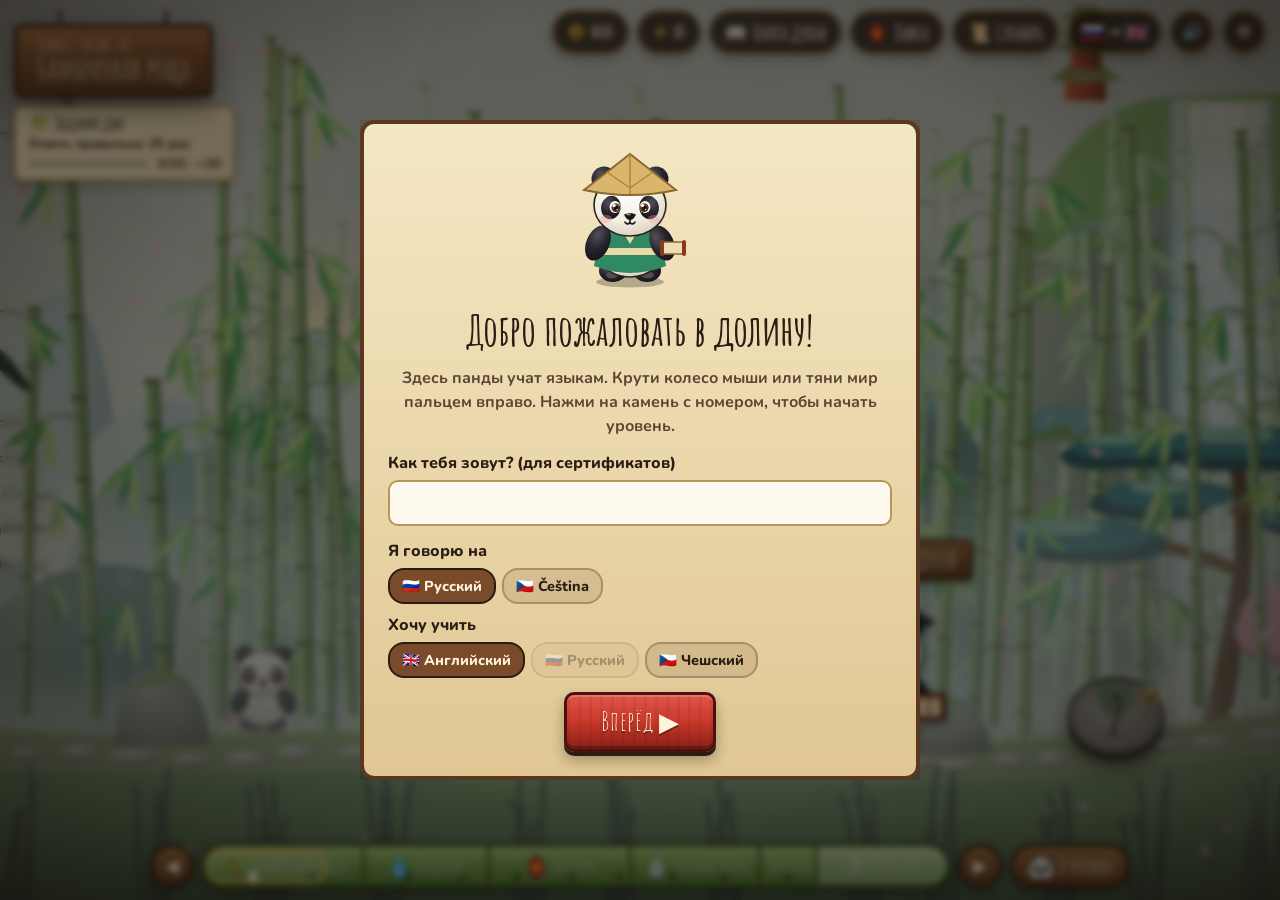
==== index.html @ 490903bb "English Panda: первая версия игры Лобби-долина с параллаксом, 10 уровней A1, мини-игры с печатью, сл" ====
<!doctype html>
<html lang="ru">
<head>
  <meta charset="utf-8">
  <meta name="viewport" content="width=device-width,initial-scale=1,viewport-fit=cover">
  <title>English Panda</title>
  <meta name="theme-color" content="#1d2a2a">
  <link rel="preconnect" href="https://fonts.googleapis.com">
  <link rel="preconnect" href="https://fonts.gstatic.com" crossorigin>
  <link href="https://fonts.googleapis.com/css2?family=Amatic+SC:wght@700&family=Nunito:wght@500;700;800;900&family=Ma+Shan+Zheng&display=swap" rel="stylesheet">
  <link rel="stylesheet" href="styles/base.css">
  <link rel="stylesheet" href="styles/world.css">
  <link rel="stylesheet" href="styles/ui.css">
  <link rel="stylesheet" href="styles/games.css">
</head>
<body>
  <!-- Мир лобби: слои рисует src/world/lobby.js -->
  <main id="world" aria-label="World">
    <div id="sky"><div id="stars"></div><div id="rays"></div><div id="sun"></div><div id="moon"></div>
      <svg id="birds" viewBox="0 0 180 60" aria-hidden="true"><path d="M10,30 q8,-8 16,0 q8,-8 16,0"/><path d="M50,18 q6,-6 12,0 q6,-6 12,0"/><path d="M60,42 q7,-7 14,0 q7,-7 14,0"/><path d="M100,26 q6,-6 12,0 q6,-6 12,0"/><path d="M140,36 q5,-5 10,0 q5,-5 10,0"/></svg></div>
    <div id="layers"></div>
    <div id="tint"></div>
    <div class="mistband" id="mistA"></div><div class="mistband" id="mistB"></div>
    <canvas id="particles"></canvas>
    <div id="fog"></div>
    <div id="grade"></div><div id="vignette"></div><div id="grain"></div>
  </main>

  <!-- Верхняя панель -->
  <header id="hud"></header>
  <!-- Нижняя карта мира -->
  <nav id="minimap"></nav>

  <!-- Экран уровня (мини-игры) -->
  <section id="game" hidden></section>
  <!-- Окна: книга, лавка, словарь, карточка уровня -->
  <div id="modal-root"></div>
  <div id="toast-root"></div>

  <script type="module" src="src/main.js"></script>
</body>
</html>
---- styles/base.css ----
/* Базовые токены: дерево, пергамент, красные фонари, нефрит */
:root {
  --wood-d: #2e1b0f; --wood: #5a3720; --wood-m: #7a4b2a; --wood-l: #9a6a3c;
  --parch: #f1e2bd; --parch-d: #e0c793; --parch-line: #b9955a;
  --ink: #2a1d14; --ink-soft: #5b4532;
  --red: #c8372a; --red-d: #8a2117; --gold: #f2c14e; --gold-d: #b88a24;
  --jade: #3f9b6e; --jade-d: #2a6e4d;
  --cream: #fff5dc;
  --f-sign: 'Amatic SC', 'Nunito', sans-serif;
  --f-body: 'Nunito', system-ui, sans-serif;
  --f-cn: 'Ma Shan Zheng', serif;
  --shadow: 0 10px 30px rgba(20, 10, 4, .45);
  --sky1: #7cc6d8; --sky2: #bfe6e0; --sky3: #eef6e8; --tint: transparent; --glow: .1; --stars: 0;
  --s: 1;
  color-scheme: light;
}

* { box-sizing: border-box; }
html, body { margin: 0; height: 100%; overflow: hidden; background: #1d2a2a; }
body {
  font-family: var(--f-body); color: var(--ink);
  -webkit-font-smoothing: antialiased; user-select: none; -webkit-user-select: none;
  touch-action: none; overscroll-behavior: none;
}
button { font: inherit; color: inherit; cursor: pointer; border: 0; background: none; padding: 0; }
input { font: inherit; }
[hidden] { display: none !important; }

/* Деревянная кнопка-дощечка */
.btn {
  position: relative; display: inline-flex; align-items: center; justify-content: center; gap: .4em;
  min-height: 46px; padding: .35em 1.3em .45em;
  font-family: var(--f-sign); font-size: 1.65rem; letter-spacing: .02em; color: var(--cream);
  background:
    repeating-linear-gradient(90deg, rgba(0,0,0,.06) 0 3px, transparent 3px 11px),
    linear-gradient(180deg, var(--wood-l), var(--wood-m) 45%, var(--wood));
  border: 3px solid var(--wood-d); border-radius: 10px;
  box-shadow: inset 0 2px 0 rgba(255,255,255,.18), inset 0 -3px 0 rgba(0,0,0,.25), 0 4px 0 var(--wood-d), 0 8px 14px rgba(0,0,0,.3);
  text-shadow: 0 2px 0 rgba(0,0,0,.35);
  transition: transform .12s, filter .12s;
}
.btn:hover { filter: brightness(1.08); transform: translateY(-1px); }
.btn:active { transform: translateY(3px); box-shadow: inset 0 2px 0 rgba(255,255,255,.18), 0 1px 0 var(--wood-d); }
.btn.red { background: repeating-linear-gradient(90deg, rgba(0,0,0,.05) 0 3px, transparent 3px 11px), linear-gradient(180deg, #e2564a, var(--red) 50%, var(--red-d)); border-color: #4e120c; }
.btn.jade { background: linear-gradient(180deg, #5cb98a, var(--jade) 50%, var(--jade-d)); border-color: #173f2c; }
.btn.small { min-height: 36px; font-size: 1.3rem; padding: .2em .9em .3em; }
.btn:disabled { filter: grayscale(.7) brightness(.8); cursor: not-allowed; transform: none; }
.btn:focus-visible, .chip:focus-visible, button:focus-visible { outline: 3px solid var(--gold); outline-offset: 3px; }

/* Монета с квадратной дыркой */
.coin {
  display: inline-block; width: 1.05em; height: 1.05em; border-radius: 50%; vertical-align: -.15em;
  background: radial-gradient(circle at 35% 30%, #fff3b0, var(--gold) 45%, var(--gold-d));
  border: 2px solid #7a5a12; position: relative;
}
.coin::after { content: ''; position: absolute; inset: 30%; background: #5a3a0a; border-radius: 2px; }

.en { font-family: var(--f-body); font-weight: 800; letter-spacing: .01em; }
.sr { position: absolute; width: 1px; height: 1px; overflow: hidden; clip: rect(0 0 0 0); }

@keyframes shake { 0%,100% { transform: translateX(0); } 20% { transform: translateX(-8px); } 40% { transform: translateX(8px); } 60% { transform: translateX(-5px); } 80% { transform: translateX(5px); } }
@keyframes pop { 0% { transform: scale(.6); opacity: 0; } 70% { transform: scale(1.08); opacity: 1; } 100% { transform: scale(1); } }
@keyframes sway { 0%,100% { transform: rotate(-1.6deg); } 50% { transform: rotate(1.6deg); } }
@keyframes bob { 0%,100% { transform: translateY(0); } 50% { transform: translateY(-6px); } }
@keyframes flick { 0%,100% { opacity: 1; } 30% { opacity: .78; } 55% { opacity: .95; } 75% { opacity: .7; } }
.shake { animation: shake .4s; }

@media (prefers-reduced-motion: reduce) {
  *, *::before, *::after { animation-duration: .01ms !important; animation-iteration-count: 1 !important; transition-duration: .01ms !important; }
}
---- styles/world.css ----
/* Мир лобби: сезоны (палитры), небо, свет, туман, камни уровней, панды */

/* ---------- Сезоны ---------- */
body {
  --m1: #c6dfdb; --m2: #9cc4bc; --m3: #6f9f94; --mist: #eaf6f1; --snow: 0;
  --leaf1: #79c25a; --leaf2: #3f9b54; --leaffar: #a6d3a0; --bam: #7fb069; --bamn: #4b7d43; --bamfar: #b5d8b0;
  --ground: #5d9a48; --grass: #8fcf62; --pine: #2f7d86; --pine2: #3f9a8f; --trunk: #6b4a2a;
  --cliff: #5e7f78; --cliff2: #4a6a63; --moss: #6fae5a; --blossom: #f4a6c0; --blossom2: #f7c6d6;
  --roof: #5d7f4a; --summer: #2e7a3e; --front: #1f3a24; --rainbow: .5;
}
body.season-summer {
  --m1: #bcd9d6; --m2: #8bbfb2; --m3: #5a9282; --mist: #e4f3ee;
  --leaf1: #4fa845; --leaf2: #2d7a3a; --leaffar: #8fc58a; --bam: #5f9e4c; --bamn: #3a6e34; --bamfar: #9fcd98;
  --ground: #4a8c3a; --grass: #6fbf4a; --moss: #4f9c45; --blossom: #f6d06b; --blossom2: #f3a64a; --roof: #4c6e3e; --rainbow: .7;
}
body.season-autumn {
  --m1: #e1d2c0; --m2: #c9b39a; --m3: #a08a70; --mist: #f6eadb;
  --leaf1: #e8913c; --leaf2: #c4532d; --leaffar: #e9be8a; --bam: #b9a24f; --bamn: #8a7232; --bamfar: #dccb94;
  --ground: #8f7a3c; --grass: #c9a24a; --pine: #4a6e5a; --pine2: #5c7f62; --moss: #a88a3a;
  --blossom: #e4572e; --blossom2: #f2a03a; --roof: #7a5a3a; --cliff: #6e6a60; --cliff2: #5a564c; --rainbow: .3;
}
body.season-winter {
  --m1: #dfe7ee; --m2: #c4d2dc; --m3: #9fb2c0; --mist: #f4f8fb; --snow: 1;
  --leaf1: #a9c0bc; --leaf2: #7f9d97; --leaffar: #d6e2e2; --bam: #8fa88f; --bamn: #64806a; --bamfar: #d2dfdc;
  --ground: #e3ecf1; --grass: #f7fbfd; --pine: #3f6670; --pine2: #577f87; --moss: #eef4f7;
  --blossom: #ffffff; --blossom2: #e9f1f7; --roof: #5b5f66; --cliff: #7d8a92; --cliff2: #66737b; --summer: #6c8a7c; --rainbow: .15;
}

/* ---------- Мир ---------- */
#world { position: fixed; inset: 0; overflow: hidden; cursor: grab; }
body.dragging #world { cursor: grabbing; }
#sky { position: absolute; inset: 0; background: linear-gradient(180deg, var(--sky1), var(--sky2) 55%, var(--sky3)); }
#sky::before, #sky::after {
  content: ''; position: absolute; width: 60vw; height: 14vh; top: 12vh; left: -60vw; border-radius: 50%;
  background: radial-gradient(closest-side, rgba(255,255,255,.55), rgba(255,255,255,0));
  animation: cloud 120s linear infinite; opacity: calc(.3 + var(--day) * .7);
}
#sky::after { top: 26vh; width: 44vw; animation-duration: 170s; animation-delay: -80s; }
@keyframes cloud { to { transform: translateX(170vw); } }
#stars {
  position: absolute; inset: 0 0 35% 0; opacity: var(--stars);
  background-image:
    radial-gradient(1.5px 1.5px at 12% 18%, #fff, transparent), radial-gradient(1px 1px at 22% 40%, #fff, transparent),
    radial-gradient(1.5px 1.5px at 35% 12%, #fff, transparent), radial-gradient(1px 1px at 48% 30%, #fff, transparent),
    radial-gradient(2px 2px at 62% 8%, #fff, transparent), radial-gradient(1px 1px at 70% 36%, #fff, transparent),
    radial-gradient(1.5px 1.5px at 83% 20%, #fff, transparent), radial-gradient(1px 1px at 92% 44%, #fff, transparent),
    radial-gradient(1px 1px at 5% 50%, #fff, transparent), radial-gradient(1.5px 1.5px at 55% 52%, #fff, transparent);
  background-size: 100% 100%, 50% 60%, 70% 50%, 40% 70%, 100% 100%, 60% 80%, 100% 100%, 50% 50%, 100% 100%, 80% 90%;
  animation: twinkle 5s ease-in-out infinite alternate;
}
@keyframes twinkle { to { filter: brightness(.6); } }
#sun {
  position: absolute; left: var(--sunx); top: var(--suny); width: 34vh; height: 34vh; transform: translate(-50%, -50%);
  border-radius: 50%; background: radial-gradient(circle, #fffdf0 0 6%, rgba(255,240,190,.85) 9%, rgba(255,222,150,.35) 22%, rgba(255,210,140,.12) 42%, transparent 68%);
}
#moon {
  position: absolute; left: 74%; top: 14%; width: 9vh; height: 9vh; border-radius: 50%; opacity: var(--moon);
  background: radial-gradient(circle at 40% 40%, #fffdf0, #e9e4c8 60%, #c9c3a6);
  box-shadow: 0 0 40px 12px rgba(255,250,220,.35);
}
#layers, #lights { position: absolute; inset: 0; pointer-events: none; }
.layer { position: absolute; left: 0; top: 0; height: 100%; will-change: transform; }
.layer svg.scene { display: block; overflow: visible; }
.layer canvas.chunk { position: absolute; top: 0; height: 100%; }
#tint { position: absolute; inset: 0; pointer-events: none; }
.lightlayer { opacity: 1; }
@keyframes flickL { 0%,100% { opacity: 1; } 35% { opacity: .86; } 60% { opacity: .97; } 80% { opacity: .82; } }
#particles { position: absolute; inset: 0; width: 100%; height: 100%; pointer-events: none; }
#fog {
  position: absolute; inset: 0; pointer-events: none;
  background: linear-gradient(180deg, transparent 62%, color-mix(in srgb, var(--mist) 28%, transparent) 90%, color-mix(in srgb, var(--mist) 12%, transparent));
}
body.paused #world { visibility: hidden; }

/* ---------- Цвета SVG ---------- */
.snow { fill: #fff; opacity: var(--snow); }
.rockline { stroke: rgba(10,30,40,.18); stroke-width: 3; fill: none; }
.treetop { fill: color-mix(in srgb, var(--pine) 70%, var(--mist)); }
.crevice { stroke: rgba(10,25,30,.28); stroke-width: 5; fill: none; stroke-linecap: round; }
.ledge { fill: color-mix(in srgb, var(--moss) 85%, #000); opacity: .85; }
.mosscap { fill: var(--moss); opacity: .9; }
.fallstreak { stroke: #fff; stroke-width: 3; stroke-dasharray: 34 46; animation: fall 1.2s linear infinite; }
@keyframes fall { to { stroke-dashoffset: -80; } }
.rainbow path { fill: none; stroke-width: 7; opacity: .22; }
.rainbow { opacity: calc(var(--rainbow) * var(--dayq)); }
.terr { fill: var(--leaf1); opacity: .6; } .terr2 { fill: var(--leaf2); opacity: .55; }
.bamn { fill: color-mix(in srgb, var(--bam) 55%, #000); } .bamfarn { fill: color-mix(in srgb, var(--bamfar) 72%, #000); } .bamfrontn { fill: #0a140b; }
.twig { stroke: color-mix(in srgb, var(--bam) 70%, #000); stroke-width: 2; fill: none; }
.leafA, .leaf1 { fill: var(--leaf1); } .leafB, .leaf2 { fill: var(--leaf2); } .leafC { fill: color-mix(in srgb, var(--leaf1) 60%, #fff6c0); }
.leaffar { fill: var(--leaffar); } .leaffar2 { fill: color-mix(in srgb, var(--leaffar) 80%, #2a5a3a); }
.leaffront { fill: #142a18; } .leaffront2 { fill: #1d3a22; }
.pineD { fill: color-mix(in srgb, var(--pine) 65%, #000); } .pineM { fill: var(--pine); } .pineL { fill: color-mix(in srgb, var(--pine2) 60%, #e8ffd8); }
.branch { stroke: var(--trunk); fill: none; stroke-linecap: round; }
.blossomD { fill: color-mix(in srgb, var(--blossom) 70%, #6a2a4a); } .blossom { fill: var(--blossom); } .blossomL { fill: var(--blossom2); }
.moss { fill: var(--moss); opacity: .9; }
.blade { fill: var(--grass); } .blade2 { fill: color-mix(in srgb, var(--grass) 70%, #1a3a10); }
.flowerA { fill: var(--blossom); } .flowerB { fill: #fff3b0; }
.dirt { stroke: color-mix(in srgb, var(--ground) 45%, #c9a67a); stroke-width: 44; stroke-linecap: round; stroke-linejoin: round; fill: none; opacity: .55; }
.ripple { stroke: #e6fbfb; stroke-width: 3; fill: none; opacity: .7; animation: ripple 3s ease-in-out infinite; }
@keyframes ripple { 50% { transform: translateX(24px); opacity: .25; } }
.lily { fill: #4f9a44; } .reed { stroke: color-mix(in srgb, var(--grass) 60%, #2a3a10); stroke-width: 3; fill: none; }
.rope, .ropefront { stroke: #4a3220; stroke-width: 3; fill: none; }
.ropefront { stroke: #1a0e08; stroke-width: 9; }
.win { fill: color-mix(in srgb, #ffcf7a calc(var(--glowq) * 100%), #3b2a1c); }
.beam { fill: #2e1a0c; } .beam-l { stroke: #2e1a0c; stroke-width: 3; fill: none; }
.bracket { fill: #4a2c14; } .rail { fill: #5a381c; } .railbar { fill: #5e3a1c; }
.roof { fill: var(--roof); }
.tileend { fill: color-mix(in srgb, var(--roof) 60%, #1a1a10); }
.mossroof { fill: color-mix(in srgb, var(--moss) 85%, #fff); opacity: calc(.6 - var(--snow) * .6); }
.ridge, .eave { stroke: #2a2014; fill: none; stroke-linecap: round; }
.gold { fill: #d9a43a; } .gold-t { fill: #f2c14e; } .tassel { fill: #e8b040; }
.twin { fill: color-mix(in srgb, #f5c27a calc(var(--glowq) * 85%), #4a3018); }
.plaster { fill: #e9dcc0; } .scrollbg { fill: #f3ead2; stroke: #b8a27a; stroke-width: 2; }
.callig { font-family: var(--f-cn); font-size: 80px; fill: #2a1d14; } .callig.sm { font-size: 56px; }
text.gold-t { font-size: 54px; }
.carve { fill: #5a3a22; } .carvein { fill: none; stroke: #3a2414; stroke-width: 5; }
.porc { fill: #f4f1ea; stroke: #c9c3b4; stroke-width: 1.5; } .blue { stroke: #2f5bb0; }
.pot { fill: #7a4a2a; }
.book { fill: #7a2e1f; } .book2 { fill: #2f5b4a; }
.flame { fill: #ffcf6a; animation: flick 1.4s infinite; transform-box: fill-box; transform-origin: bottom; }
.vine { stroke: #3f7a3a; stroke-width: 3; }
.rug { fill: #b89a6a; } .cushion { fill: #3a2414; } .pillow { fill: #6f8fb0; stroke: #3f5a7a; stroke-width: 3; }
.smoke { stroke: rgba(255,255,255,.35); stroke-width: 3; animation: smoke 5s ease-in-out infinite; }
@keyframes smoke { 50% { transform: translateX(8px); opacity: .5; } }
.knot { stroke: #c8372a; fill: #c8372a; }
.floorline { stroke: #3a1e0c; stroke-width: 2; opacity: .7; }
.plaque { fill: #1f2a44; stroke: #d9a43a; stroke-width: 4; }
.summer { fill: var(--summer); opacity: .8; }
.trunkfront { stroke: #140c06; } .pillarfront { fill: #1e0a05; }
.grassfront { stroke: var(--front); stroke-width: 6; stroke-linecap: round; fill: none; }

/* ---------- Киношные слои поверх мира ---------- */
#rays { position: absolute; inset: 0; pointer-events: none; opacity: calc(var(--rays) * .7);
  background: repeating-conic-gradient(from 90deg at var(--sunx) var(--suny), rgba(255,236,190,0) 0deg, rgba(255,236,190,.16) 2.5deg, rgba(255,236,190,0) 6deg, rgba(255,236,190,0) 11deg);
  -webkit-mask-image: radial-gradient(circle at var(--sunx) var(--suny), #000 0, rgba(0,0,0,.6) 30%, transparent 75%);
  mask-image: radial-gradient(circle at var(--sunx) var(--suny), #000 0, rgba(0,0,0,.6) 30%, transparent 75%);
 }
.mistband { position: absolute; left: -50%; width: 200%; pointer-events: none; opacity: .3;
  background: radial-gradient(ellipse at 20% 50%, var(--mist), transparent 55%), radial-gradient(ellipse at 65% 40%, var(--mist), transparent 50%), radial-gradient(ellipse at 90% 60%, var(--mist), transparent 50%);
  animation: drift 70s linear infinite alternate; }
#mistA { top: 52%; height: 26%; } #mistB { top: 72%; height: 20%; opacity: .22; animation-duration: 50s; animation-direction: alternate-reverse; }
@keyframes drift { to { transform: translateX(22%); } }
#grade { position: absolute; inset: 0; pointer-events: none;
  background: linear-gradient(180deg, rgba(255,200,130,.1), rgba(255,255,255,0) 40%, rgba(10,50,70,.16)); }
#vignette { position: absolute; inset: 0; pointer-events: none; background: radial-gradient(ellipse at 50% 45%, transparent 55%, rgba(18,10,4,.5)); }
#grain { position: absolute; inset: 0; pointer-events: none; opacity: .06;
  background-image: url("data:image/svg+xml,%3Csvg xmlns='http://www.w3.org/2000/svg' width='220' height='220'%3E%3Cfilter id='n'%3E%3CfeTurbulence type='fractalNoise' baseFrequency='.85' numOctaves='2' stitchTiles='stitch'/%3E%3CfeColorMatrix values='0 0 0 0 .5 0 0 0 0 .45 0 0 0 0 .38 0 0 0 .9 0'/%3E%3C/filter%3E%3Crect width='100%25' height='100%25' filter='url(%23n)'/%3E%3C/svg%3E"); }
#birds { position: absolute; top: 14%; left: -20%; width: 180px; opacity: .55; animation: birds 60s linear infinite; }
#birds path { fill: none; stroke: #2a3a40; stroke-width: 2.4; stroke-linecap: round; animation: flap 1.1s ease-in-out infinite; transform-box: fill-box; transform-origin: center; }
#birds path:nth-child(2n) { animation-delay: -.5s; }
@keyframes birds { to { transform: translate(140vw, -6vh); } }
@keyframes flap { 50% { transform: scaleY(.45); } }

/* ---------- Камни уровней, панды ---------- */
#overlay { pointer-events: none; width: 100%; }
#overlay > * { position: absolute; left: calc(var(--x) * var(--s) * 1px); top: calc(var(--y) * var(--s) * 1px); }
.node { pointer-events: auto; width: calc(var(--s) * 108px); transform: translate(-50%, -72%); display: grid; justify-items: center; }
.node .stone {
  position: relative; width: 100%; aspect-ratio: 1.25; border-radius: 50%;
  background:
    radial-gradient(ellipse at 50% 18%, var(--moss) 0 28%, transparent 30%),
    radial-gradient(ellipse at 40% 35%, #d4d0c0, #a9a492 55%, #7d7867);
  border: calc(var(--s) * 4px) solid #4f4a3d;
  box-shadow: 0 calc(var(--s) * 8px) 0 #4f4a3d, 0 calc(var(--s) * 16px) 18px rgba(0,0,0,.4);
  display: grid; place-items: center; transition: transform .2s;
}
.node b {
  font-family: var(--f-sign); font-size: calc(var(--s) * 58px); line-height: 1; color: #3a362c;
  text-shadow: 0 2px 0 rgba(255,255,255,.45), 0 -1px 0 rgba(0,0,0,.3);
}
.node.exam .stone { background: radial-gradient(circle at 40% 35%, #e2564a, var(--red) 55%, var(--red-d)); border-color: #4e120c; box-shadow: 0 calc(var(--s) * 8px) 0 #4e120c, 0 0 30px rgba(242,193,78,.6); }
.node.exam b { font-family: var(--f-cn); color: var(--gold); text-shadow: 0 2px 0 #4e120c; font-size: calc(var(--s) * 50px); }
.node.current .stone { animation: bob 2.2s ease-in-out infinite; box-shadow: 0 calc(var(--s) * 8px) 0 #4f4a3d, 0 0 0 calc(var(--s) * 6px) rgba(242,193,78,.7), 0 0 calc(var(--s) * 60px) rgba(255,200,90,.9); }
.node.locked .stone { filter: grayscale(.6) brightness(.72); }
.node .lock { position: absolute; right: -6%; top: -10%; font-style: normal; font-size: calc(var(--s) * 30px); }
.node:hover .stone { transform: translateY(-4px) scale(1.04); }
.nstars { margin-top: calc(var(--s) * 14px); font-size: calc(var(--s) * 26px); letter-spacing: -.05em; }
.nstars i { font-style: normal; color: rgba(40,30,20,.45); text-shadow: 0 1px 0 rgba(255,255,255,.4); }
.nstars i.on { color: var(--gold); text-shadow: 0 0 8px rgba(255,200,80,.9), 0 2px 0 #7a5a12; }

.player { width: calc(var(--s) * 120px); transform: translate(-50%, calc(-100% - var(--s) * 70px)); pointer-events: none; transition: left 1.5s ease-in-out, top 1.5s ease-in-out; }
.player svg { display: block; width: 100%; animation: bob 2.6s ease-in-out infinite; filter: drop-shadow(0 4px 6px rgba(0,0,0,.35)); }
.player.walking svg { animation: hop .3s ease-in-out infinite; }
@keyframes hop { 50% { transform: translateY(-10px) rotate(3deg); } }

.npc { pointer-events: auto; width: calc(var(--s) * 120px); transform: translate(-50%, -96%); display: grid; justify-items: center; }
.npc svg { width: 100%; display: block; filter: drop-shadow(0 4px 6px rgba(0,0,0,.35)); transition: transform .2s; }
.npc:hover svg { transform: translateY(-4px) rotate(-2deg); }
.npcsign {
  font-family: var(--f-sign); font-size: calc(var(--s) * 30px); color: var(--cream); white-space: nowrap;
  padding: .05em .55em .12em; margin-bottom: calc(var(--s) * 6px); border-radius: 6px; position: relative;
  background: linear-gradient(180deg, var(--wood-l), var(--wood)); border: 2px solid var(--wood-d);
  box-shadow: 0 4px 8px rgba(0,0,0,.35); transform-origin: 50% -20px; animation: sway 4s ease-in-out infinite;
}
.npcsign i { font-style: normal; margin-right: .25em; }

.fogwall { top: 0 !important; width: calc(var(--s) * 1700px); height: 100%; pointer-events: none;
  background: linear-gradient(90deg, rgba(236,243,240,0), rgba(236,243,240,.8) 14%, rgba(236,243,240,.96) 40%); }
.fogsign { transform: translate(-50%, -100%); display: grid; gap: 2px; text-align: center; width: calc(var(--s) * 360px);
  padding: 12px 16px 16px; color: var(--ink); background: var(--parch); border: 4px solid var(--wood); border-radius: 8px; box-shadow: var(--shadow); }
.fogsign b { font-family: var(--f-sign); font-size: calc(var(--s) * 48px); line-height: 1; }
.fogsign span { font-family: var(--f-sign); font-size: calc(var(--s) * 32px); color: var(--red); }
.fogsign small { font-size: calc(var(--s) * 18px); color: var(--ink-soft); font-weight: 700; }

/* ---------- Карта мира ---------- */
#minimap {
  position: fixed; left: 50%; bottom: max(12px, env(safe-area-inset-bottom)); transform: translateX(-50%); z-index: 20;
  display: flex; align-items: center; gap: 8px; width: min(980px, calc(100vw - 24px));
}
.mm-bar {
  position: relative; flex: 1; display: flex; height: 44px; border-radius: 22px; overflow: hidden;
  background: linear-gradient(180deg, #a6c97a, #6f9a48 55%, #4f7a32); border: 3px solid #2f4a1c;
  box-shadow: inset 0 2px 0 rgba(255,255,255,.3), 0 6px 16px rgba(0,0,0,.35);
}
.mm-zone { display: flex; align-items: center; justify-content: center; gap: 4px; min-width: 0; border-right: 3px solid rgba(47,74,28,.8);
  font-family: var(--f-sign); font-size: 1.25rem; color: #fff; text-shadow: 0 1px 2px rgba(0,0,0,.6); white-space: nowrap; overflow: hidden; }
.mm-zone:last-of-type { border-right: 0; background: rgba(255,255,255,.25); }
.mm-zone i { font-style: normal; }
.mm-dot { position: absolute; bottom: 4px; width: 8px; height: 8px; margin-left: -4px; border-radius: 50%; background: rgba(0,0,0,.35); pointer-events: none; }
.mm-dot.done { background: var(--gold); } .mm-dot.cur { background: #fff; box-shadow: 0 0 6px #fff; }
#mm-view { position: absolute; top: 2px; bottom: 2px; border: 2px solid var(--gold); border-radius: 16px; background: rgba(255,240,180,.15); pointer-events: none; }
.mm-arrow, .mm-go { height: 44px; min-width: 44px; border-radius: 22px; color: var(--cream); font-size: 1.1rem;
  background: linear-gradient(180deg, var(--wood-l), var(--wood)); border: 3px solid var(--wood-d); box-shadow: 0 4px 10px rgba(0,0,0,.35); }
.mm-go { padding: 0 14px; font-family: var(--f-sign); font-size: 1.4rem; white-space: nowrap; }
@media (max-width: 720px) {
  .mm-zone span { display: none; }
  .mm-arrow { display: none; }
  .mm-go { padding: 0; width: 44px; } .mm-go span { display: none; }
}
---- styles/ui.css ----
/* Интерфейс: верхняя панель, окна-доски, карточка уровня, книга, лавка, словарь, сертификат */

/* ---------- Верхняя панель ---------- */
#hud {
  position: fixed; top: 0; left: 0; right: 0; z-index: 20; pointer-events: none;
  display: flex; justify-content: space-between; align-items: flex-start; gap: 12px;
  padding: max(10px, env(safe-area-inset-top)) 14px 0;
}
#hud > * { pointer-events: auto; }
.h-left { display: grid; gap: 8px; justify-items: start; }
.h-sign {
  position: relative; display: grid; padding: 8px 20px 10px; margin-top: 14px; color: var(--cream);
  background: repeating-linear-gradient(90deg, rgba(0,0,0,.07) 0 3px, transparent 3px 13px), linear-gradient(180deg, var(--wood-l), var(--wood-m) 50%, var(--wood));
  border: 3px solid var(--wood-d); border-radius: 8px; box-shadow: var(--shadow); transform-origin: 50% -14px; animation: sway 6s ease-in-out infinite;
}
.h-sign::before, .h-sign::after { content: ''; position: absolute; top: -17px; width: 3px; height: 17px; background: #3a2414; }
.h-sign::before { left: 22%; } .h-sign::after { right: 22%; }
.h-ch { font-family: var(--f-sign); font-size: 1.15rem; opacity: .85; line-height: 1; }
.h-zone { font-family: var(--f-sign); font-size: 2rem; line-height: 1; text-shadow: 0 2px 0 rgba(0,0,0,.35); }
.h-zone.swap { animation: pop .5s; }
.h-daily {
  display: grid; grid-template-columns: auto auto; gap: 2px 10px; align-items: center; padding: 6px 12px; font-size: .82rem;
  background: var(--parch); border: 2px solid var(--parch-line); border-radius: 8px; box-shadow: 0 4px 12px rgba(0,0,0,.25); max-width: 290px;
}
.h-daily b { grid-column: 1 / -1; font-family: var(--f-sign); font-size: 1.15rem; line-height: 1; }
.h-daily .bar { display: block; height: 7px; width: 120px; border-radius: 4px; background: rgba(0,0,0,.15); overflow: hidden; }
.h-daily .bar i { display: block; height: 100%; background: linear-gradient(90deg, var(--jade), #7fd0a0); }
.h-daily em { font-style: normal; font-weight: 800; color: var(--ink-soft); }
.h-daily span { grid-column: 1 / -1; font-weight: 700; }
.h-daily.done { opacity: .75; }
.h-right { display: flex; gap: 8px; align-items: center; flex-wrap: wrap; justify-content: flex-end; }
.h-pill, .h-btn {
  display: inline-flex; align-items: center; gap: 6px; height: 44px; padding: 0 14px; border-radius: 22px;
  background: rgba(30, 18, 10, .78); color: var(--cream); border: 2px solid rgba(242,193,78,.45);
  box-shadow: 0 4px 12px rgba(0,0,0,.3); font-weight: 800;
}
.h-pill b { font-size: 1.1rem; }
.h-stars i { font-style: normal; color: var(--gold); }
.h-coins.bump { animation: pop .5s; }
.h-btn { font-family: var(--f-sign); font-size: 1.35rem; transition: transform .15s, background .15s; }
.h-btn i { font-style: normal; font-size: 1.1rem; }
.h-btn:hover { transform: translateY(-2px); background: rgba(90, 55, 32, .9); }
.h-btn.round { width: 44px; padding: 0; justify-content: center; font-family: var(--f-body); font-size: 1rem; }
@media (max-width: 1100px) { .h-btn span { display: none; } .h-btn { padding: 0; width: 44px; justify-content: center; } }
@media (max-width: 720px) {
  #hud { flex-direction: column; align-items: stretch; padding: max(8px, env(safe-area-inset-top)) 10px 0; }
  .h-left { grid-auto-flow: column; justify-content: space-between; align-items: start; }
  .h-sign { margin-top: 12px; padding: 6px 14px 8px; } .h-zone { font-size: 1.5rem; } .h-ch { font-size: .95rem; }
  .h-daily { max-width: 170px; font-size: .72rem; } .h-daily .bar { width: 70px; }
  .h-right { order: -1; justify-content: space-between; gap: 6px; flex-wrap: nowrap; }
  .h-pill, .h-btn { height: 40px; } .h-btn, .h-btn.round { width: 40px; } .h-pill { padding: 0 10px; }
}

/* ---------- Окна ---------- */
#modal-root { position: fixed; inset: 0; z-index: 50; pointer-events: none; }
.modal { position: fixed; inset: 0; display: grid; place-items: center; padding: 16px; pointer-events: auto; animation: fadein .2s; }
.modal.out { animation: fadeout .2s forwards; }
@keyframes fadein { from { opacity: 0; } } @keyframes fadeout { to { opacity: 0; } }
.modal-back { position: absolute; inset: 0; background: rgba(12, 8, 4, .55); backdrop-filter: blur(3px); }
.modal-box { position: relative; width: min(980px, 100%); max-height: calc(100dvh - 32px); display: flex; flex-direction: column; animation: pop .3s; }
.modal.small .modal-box { width: min(560px, 100%); }
.modal-body { overflow: auto; min-height: 0; }
.x {
  position: absolute; top: -10px; right: -10px; z-index: 3; width: 46px; height: 46px; border-radius: 50%;
  font-size: 1.4rem; font-weight: 900; color: var(--cream); background: linear-gradient(180deg, #e2564a, var(--red-d));
  border: 3px solid #4e120c; box-shadow: 0 4px 10px rgba(0,0,0,.4);
}

/* Пергамент */
.parch {
  background:
    radial-gradient(ellipse at 15% 20%, rgba(160,110,40,.12), transparent 40%),
    radial-gradient(ellipse at 85% 80%, rgba(160,110,40,.14), transparent 45%),
    linear-gradient(180deg, #f5e7c4, var(--parch) 40%, var(--parch-d));
  border: 3px solid var(--parch-line); border-radius: 10px;
  box-shadow: inset 0 0 0 6px rgba(255,255,255,.18), inset 0 0 40px rgba(120,80,30,.25);
}

/* Деревянная доска с вывесками */
.board .modal-body {
  padding: 16px 18px 20px; border-radius: 14px;
  background: repeating-linear-gradient(90deg, rgba(0,0,0,.08) 0 2px, transparent 2px 16px), linear-gradient(180deg, #3d2414, #26160b);
  border: 4px solid #1a0e06; box-shadow: var(--shadow), inset 0 0 0 2px rgba(255,255,255,.06);
}
.board-head h2 { margin: 0 0 8px; text-align: center; font-family: var(--f-sign); font-size: 2.8rem; color: var(--cream); text-shadow: 0 3px 0 #000; }
.board-head h2 span { margin-right: .3em; }
.signs { display: flex; justify-content: center; gap: 18px; margin: 18px 0 16px; flex-wrap: wrap; }
.sign {
  position: relative; min-width: 150px; padding: 8px 22px 10px; font-family: var(--f-sign); font-size: 1.8rem; color: rgba(255,240,210,.55);
  background: linear-gradient(180deg, #5a3720, #3e2414); border: 3px solid #1a0e06; border-radius: 10px;
  box-shadow: inset 0 2px 0 rgba(255,255,255,.1), 0 4px 0 #1a0e06; transform-origin: 50% -16px;
}
.sign::before, .sign::after { content: ''; position: absolute; top: -18px; width: 10px; height: 20px; border: 3px solid #6a5a4a; border-bottom: 0; border-radius: 6px 6px 0 0; }
.sign::before { left: 20%; } .sign::after { right: 20%; }
.sign.on { color: var(--cream); background: linear-gradient(180deg, #9a6a3c, #6a4222); animation: sway 3s ease-in-out infinite; text-shadow: 0 2px 0 rgba(0,0,0,.4); }
.board-panel { padding: 18px; min-height: 360px; }
.split { display: grid; grid-template-columns: 1.1fr 1fr; gap: 18px; }
.medals { display: grid; grid-template-columns: repeat(auto-fill, minmax(86px, 1fr)); gap: 12px; align-content: start; }
.medal {
  position: relative; aspect-ratio: 1; border-radius: 50%; display: grid; place-items: center; padding: 10%;
  background: radial-gradient(circle at 50% 40%, #b08a5a, #7a5a36 70%); border: 4px solid #3a2414;
  box-shadow: inset 0 3px 6px rgba(0,0,0,.4), 0 3px 0 rgba(255,255,255,.4); transition: transform .15s;
}
.medal:hover { transform: scale(1.06); }
.medal.on { border-color: var(--gold); box-shadow: 0 0 0 3px rgba(242,193,78,.5), inset 0 3px 6px rgba(0,0,0,.4); }
.medal svg { position: absolute; inset: 10%; width: 80%; height: 80%; }
.medal.unknown svg, .big-medal.unknown svg { filter: brightness(0) opacity(.45); }
.medal .tick { position: absolute; right: -2px; bottom: -2px; width: 26px; height: 26px; border-radius: 50%; background: var(--jade); color: #fff; font-style: normal; font-weight: 900; display: grid; place-items: center; border: 2px solid #fff; }
.medal.sm { width: 54px; height: 54px; font-size: 1.6rem; padding: 0; flex: none; }
.medal.up { padding: 6px; } .medal .ico { font-size: 2rem; }
.dots { display: flex; gap: 4px; justify-content: center; } .dots i { width: 9px; height: 9px; border-radius: 50%; background: #2a1a0e; }
.dots i.on { background: var(--gold); box-shadow: 0 0 6px var(--gold); }
.dots.big i { width: 22px; height: 22px; border: 3px solid #2a1a0e; }
.detail { display: flex; flex-direction: column; gap: 12px; padding: 16px; border-radius: 10px; background: rgba(255,250,235,.55); border: 2px dashed var(--parch-line); }
.card-head { display: flex; justify-content: space-between; align-items: baseline; gap: 10px; }
.card-head h3 { margin: 0; font-family: var(--f-sign); font-size: 2.3rem; line-height: 1; }
.num { font-family: var(--f-sign); font-size: 1.8rem; opacity: .6; }
.price { font-family: var(--f-sign); font-size: 1.8rem; white-space: nowrap; }
.big-medal { width: 160px; height: 160px; margin: 0 auto; border-radius: 50%; display: grid; place-items: center; padding: 14px;
  background: radial-gradient(circle at 50% 40%, #e9d3a4, #c9a46a); border: 5px solid #a07a44; }
.big-medal { position: relative; } .big-medal svg { position: absolute; inset: 12%; width: 76%; height: 76%; }
.ico.big { font-size: 4.6rem; }
.note { margin: 0; padding: 12px 14px; border: 2px dashed var(--parch-line); border-radius: 8px; font-weight: 700; color: var(--ink-soft); line-height: 1.45; }
.card-foot { margin-top: auto; display: flex; justify-content: space-between; align-items: center; gap: 10px; font-weight: 800; }
.card-foot .btn { margin-left: auto; }
.chip { padding: 6px 12px; border-radius: 16px; font-weight: 800; font-size: .9rem; background: rgba(90,55,32,.12); border: 2px solid rgba(90,55,32,.35); }
.chip.on { background: var(--wood-m); color: var(--cream); border-color: var(--wood-d); }
.slots { display: flex; gap: 8px; margin-bottom: 14px; flex-wrap: wrap; }
.empty { text-align: center; font-weight: 800; color: var(--ink-soft); padding: 40px 10px; }

/* Достижения */
.ach-list { display: grid; grid-template-columns: repeat(auto-fill, minmax(280px, 1fr)); gap: 10px; }
.ach { display: flex; gap: 12px; align-items: center; padding: 10px; border-radius: 10px; background: rgba(255,250,235,.5); border: 2px dashed var(--parch-line); filter: grayscale(.9); opacity: .7; }
.ach.on { filter: none; opacity: 1; border-style: solid; border-color: var(--gold-d); }
.ach div { display: grid; flex: 1; } .ach b { font-family: var(--f-sign); font-size: 1.5rem; line-height: 1; } .ach span { font-size: .85rem; font-weight: 700; color: var(--ink-soft); }
.ach em { font-style: normal; font-weight: 900; white-space: nowrap; }
.cert-list { display: flex; gap: 14px; flex-wrap: wrap; }
.cert-mini { display: grid; justify-items: center; padding: 16px 22px; border-radius: 10px; background: #f8efd8; border: 3px solid var(--gold-d); box-shadow: 0 4px 0 var(--gold-d); }
.cert-mini span { font-size: 3rem; } .cert-mini b { font-family: var(--f-sign); font-size: 1.8rem; }

/* Словарь */
.dict-top { display: grid; gap: 10px; margin-bottom: 12px; }
.search { width: 100%; padding: 10px 14px; border-radius: 10px; border: 2px solid var(--parch-line); background: #fffaf0; font-weight: 700; }
.chips { display: flex; gap: 6px; flex-wrap: wrap; }
.dict-meta { display: flex; align-items: center; gap: 8px; flex-wrap: wrap; font-weight: 700; }
.dict-meta .btn { margin-left: auto; }
.due { color: var(--red); }
.dict-list { display: grid; gap: 8px; max-height: 52vh; overflow: auto; padding-right: 4px; }
.drow { display: grid; grid-template-columns: 48px 1fr auto; gap: 12px; align-items: center; padding: 8px 12px; border-radius: 10px; background: rgba(255,250,235,.6); border: 1px solid rgba(185,149,90,.6); }
.drow .emo { font-size: 2rem; text-align: center; }
.dw { display: grid; } .dw b { font-size: 1.15rem; } .dw span { font-weight: 700; color: var(--ink-soft); } .dw small { color: var(--ink-soft); opacity: .85; }
.know { display: flex; gap: 3px; } .know i { width: 12px; height: 18px; border-radius: 3px; background: rgba(0,0,0,.12); }
.know i.on { background: linear-gradient(180deg, #7fd0a0, var(--jade)); }
.spk { width: 40px; height: 40px; border-radius: 50%; background: #fffaf0; border: 2px solid var(--parch-line); font-size: 1.1rem; }

/* Настройки, приветствие */
.settings { padding: 22px; display: grid; gap: 14px; }
.settings h2, .welcome h2 { margin: 0; font-family: var(--f-sign); font-size: 2.6rem; line-height: 1; }
.settings label, .welcome label { display: grid; gap: 6px; font-weight: 800; }
.settings input, .welcome input { padding: 10px 12px; border-radius: 10px; border: 2px solid var(--parch-line); background: #fffaf0; font-weight: 700; }
.settings .row { display: grid; gap: 6px; font-weight: 800; } .settings .row.end { justify-items: end; }
.btn.danger { background: linear-gradient(180deg, #7a6a5a, #4a3a2a); }
.welcome { padding: 24px; display: grid; gap: 14px; justify-items: center; text-align: center; }
.welcome { background: linear-gradient(180deg, #f5e7c4, var(--parch-d)); border: 4px solid var(--wood); border-radius: 14px; box-shadow: var(--shadow); }
.welcome p { margin: 0; font-weight: 700; line-height: 1.5; color: var(--ink-soft); }
.welcome label { width: 100%; text-align: left; }
.w-panda { width: 140px; animation: bob 2.5s ease-in-out infinite; }
.w-lang { display: flex; gap: 8px; }
.langpick { display: grid; gap: 10px; width: 100%; text-align: left; }
.langpick .row { display: grid; gap: 6px; font-weight: 800; }
.chip:disabled { opacity: .35; cursor: not-allowed; }
.h-btn.lang { padding: 0 12px; gap: 4px; font-family: var(--f-body); font-size: 1rem; }
.h-btn.lang i { font-size: 1.15rem; }

/* Карточка уровня */
.lcard { padding: 18px 20px 22px; border-radius: 14px; text-align: center; color: var(--cream);
  background: repeating-linear-gradient(90deg, rgba(0,0,0,.08) 0 2px, transparent 2px 16px), linear-gradient(180deg, #4a2c18, #2a180c);
  border: 4px solid #1a0e06; box-shadow: var(--shadow); display: grid; gap: 10px; }
.lcard h2 { margin: 0; font-family: var(--f-sign); font-size: 3.2rem; line-height: 1; text-shadow: 0 3px 0 #000; }
.lc-sub { font-weight: 800; opacity: .85; }
.lc-inner { color: var(--ink); text-align: left; padding: 16px; display: grid; gap: 12px; }
.lc-top { display: grid; grid-template-columns: 120px 1fr; gap: 16px; align-items: center; }
.lc-spirit { display: grid; justify-items: center; gap: 4px; } .lc-spirit .medal { width: 110px; height: 110px; }
.lc-spirit small { font-weight: 800; text-align: center; font-size: .82rem; }
.lc-stars { list-style: none; margin: 0; padding: 0; display: grid; gap: 8px; font-weight: 800; }
.lc-stars li { display: flex; align-items: center; gap: 10px; }
.lc-stars i { font-style: normal; font-size: 1.8rem; color: #4a3a2a; line-height: 1; }
.lc-stars li.on i { color: var(--gold); text-shadow: 0 0 8px rgba(242,193,78,.8), 0 2px 0 #7a5a12; }
.lc-sep { border-top: 2px dashed var(--parch-line); }
.lc-stages { display: flex; flex-wrap: wrap; gap: 6px; align-items: center; font-weight: 800; }
.lc-words b { display: block; margin-bottom: 6px; } .lc-words div { display: flex; flex-wrap: wrap; gap: 6px; }
.wchip { padding: 5px 10px; border-radius: 14px; background: #fffaf0; border: 2px solid var(--parch-line); font-weight: 700; }
.lcard .start { justify-self: center; min-width: 220px; font-size: 2.2rem; }
.lc-locked { margin: 0; font-weight: 800; }

/* Сертификат */
.cert-modal .modal-box { width: min(640px, 100%); }
.certificate { position: relative; display: grid; grid-template-rows: 28px 1fr 28px; }
.cert-roll { height: 28px; border-radius: 14px; background: linear-gradient(180deg, #a0402c, #6a1e12 60%, #4a120a); border: 2px solid #2a0a04; box-shadow: 0 6px 12px rgba(0,0,0,.4); }
.cert-body { margin: -6px 14px; padding: 30px 34px; text-align: center; display: grid; gap: 10px; justify-items: center;
  background: linear-gradient(180deg, #fbf2db, #f1e2bd); border-left: 2px solid #c9a46a; border-right: 2px solid #c9a46a; }
.cert-body h2 { margin: 0; font-family: var(--f-sign); font-size: 3.4rem; line-height: 1; color: var(--red-d); }
.cert-body p { margin: 0; font-weight: 700; color: var(--ink-soft); }
.seal { width: 72px; height: 72px; display: grid; place-items: center; border-radius: 12px; font-family: var(--f-cn); font-size: 3rem; color: #fff; background: var(--red); border: 3px solid var(--red-d); transform: rotate(-6deg); box-shadow: 0 4px 10px rgba(0,0,0,.25); }
.cert-name { font-family: var(--f-sign); font-size: 3rem; border-bottom: 2px solid var(--ink); padding: 0 24px; min-width: 60%; }
.cert-level { font-size: 1.4rem; font-weight: 900; } .cert-level b { color: var(--red); font-size: 2rem; }
.cert-off { font-size: .85rem; }
.cert-foot { width: 100%; display: flex; justify-content: space-between; font-family: var(--f-sign); font-size: 1.4rem; margin-top: 8px; }
.cert-modal .stage-actions { margin-top: 12px; }

/* Тосты */
#toast-root { position: fixed; left: 50%; top: 80px; transform: translateX(-50%); z-index: 70; display: grid; gap: 8px; pointer-events: none; }
.toast { display: flex; gap: 10px; align-items: center; padding: 10px 16px; border-radius: 12px; font-weight: 800; color: var(--cream);
  background: rgba(30, 18, 10, .92); border: 2px solid var(--gold-d); box-shadow: var(--shadow); animation: pop .35s; }
.toast i { font-style: normal; font-size: 1.3rem; } .toast.out { transition: opacity .3s, transform .3s; opacity: 0; transform: translateY(-10px); }

@media (max-width: 720px) {
  .modal { padding: 0; place-items: end stretch; }
  .modal-box, .modal.small .modal-box { width: 100%; max-height: 92dvh; }
  .modal-body { border-radius: 16px 16px 0 0 !important; }
  .x { top: 8px; right: 8px; }
  .split { grid-template-columns: 1fr; }
  .board-head h2 { font-size: 2.2rem; }
  .sign { min-width: 0; font-size: 1.4rem; padding: 6px 14px 8px; }
  .board-panel { padding: 12px; }
  .medals { grid-template-columns: repeat(auto-fill, minmax(68px, 1fr)); }
  .drow { grid-template-columns: 36px 1fr; } .drow .know { display: none; }
  .lc-top { grid-template-columns: 90px 1fr; } .lc-spirit .medal { width: 84px; height: 84px; }
}

@media print {
  body * { visibility: hidden !important; }
  #cert-print, #cert-print * { visibility: visible !important; }
  #cert-print { position: fixed; inset: 0; margin: auto; }
  html, body { overflow: visible; background: #fff; }
}
---- styles/games.css ----
/* Экран уровня и мини-игры */
#game { position: fixed; inset: 0; z-index: 40; display: flex; flex-direction: column; overflow: hidden; color: var(--ink); }
.g-bg { position: absolute; inset: 0; z-index: -1;
  background:
    radial-gradient(ellipse at 18% 8%, rgba(255,190,110,.35), transparent 40%),
    radial-gradient(ellipse at 85% 12%, rgba(255,150,90,.28), transparent 38%),
    repeating-linear-gradient(90deg, rgba(0,0,0,.08) 0 3px, transparent 3px 34px),
    linear-gradient(180deg, #3a2414, #24150b 60%, #1a0f07); }
.g-bg::before, .g-bg::after { content: '🏮'; position: absolute; top: 60px; font-size: 54px; filter: drop-shadow(0 0 24px rgba(255,170,80,.9)); animation: sway 4s ease-in-out infinite; transform-origin: 50% -40px; }
.g-bg::before { left: 3%; } .g-bg::after { right: 3%; animation-delay: -2s; }

.g-head { display: flex; align-items: center; gap: 12px; padding: max(10px, env(safe-area-inset-top)) 14px 10px; color: var(--cream); }
.g-x { width: 44px; height: 44px; border-radius: 50%; font-size: 1.2rem; font-weight: 900; background: rgba(255,255,255,.1); border: 2px solid rgba(255,240,210,.35); flex: none; }
.g-title { display: grid; min-width: 0; }
.g-title b { font-family: var(--f-sign); font-size: 1.9rem; line-height: 1; white-space: nowrap; overflow: hidden; text-overflow: ellipsis; }
.g-stage { font-weight: 800; font-size: .85rem; color: var(--gold); }
.g-dots { display: flex; gap: 6px; margin: 0 auto; }
.g-dots i { width: 14px; height: 14px; border-radius: 50%; background: rgba(255,255,255,.15); border: 2px solid rgba(255,240,210,.35); }
.g-dots i.done { background: var(--jade); border-color: #7fd0a0; } .g-dots i.cur { background: var(--gold); box-shadow: 0 0 10px var(--gold); }
.g-hint { display: inline-flex; align-items: center; gap: 8px; height: 44px; padding: 0 14px; border-radius: 22px; font-weight: 800;
  background: linear-gradient(180deg, #f5e7c4, var(--parch-d)); color: var(--ink); border: 2px solid var(--parch-line); box-shadow: 0 3px 0 #7a5a2a; }
.g-hint em { font-style: normal; font-weight: 900; } .g-hint:disabled { opacity: .5; }
.g-coins { display: inline-flex; align-items: center; gap: 6px; height: 44px; padding: 0 14px; border-radius: 22px; background: rgba(0,0,0,.35); font-weight: 900; }
.g-instr { text-align: center; padding: 0 16px 6px; }
.g-instr span { display: inline-block; padding: 6px 16px; border-radius: 16px; font-weight: 800; font-size: .95rem; color: var(--cream); background: rgba(0,0,0,.3); }
.g-stage-area { flex: 1; min-height: 0; overflow: auto; display: grid; place-items: center; padding: 10px 16px 24px; }
.stage-actions { display: flex; justify-content: center; gap: 10px; margin-top: 16px; }
.count { text-align: center; font-weight: 900; color: rgba(255,240,210,.7); margin-top: 10px; }
.emo { font-family: 'Apple Color Emoji', 'Segoe UI Emoji', 'Noto Color Emoji', sans-serif; line-height: 1; }

/* Свиток подсказки */
.g-hintpop { position: absolute; top: 74px; right: 14px; z-index: 5; width: min(380px, calc(100% - 28px)); animation: pop .3s; }
.g-hintpop .scroll { padding: 16px 18px; border-radius: 10px; background: linear-gradient(180deg, #fbf2db, #efdcb0); border: 3px solid var(--parch-line);
  box-shadow: var(--shadow), 0 -10px 0 -4px #8a3a22, 0 10px 0 -4px #8a3a22; }
.g-hintpop b { font-family: var(--f-sign); font-size: 1.6rem; }
.g-hintpop p { margin: 6px 0; font-size: 1.2rem; font-weight: 700; } .g-hintpop p.en { font-style: italic; }
.g-hintpop small { color: var(--ink-soft); font-weight: 700; }

/* Знакомство */
.intro-grid { display: grid; grid-template-columns: repeat(4, minmax(140px, 190px)); gap: 14px; justify-content: center; }
.icard { perspective: 800px; aspect-ratio: .82; animation: pop .4s backwards; }
.icard-in { position: relative; display: block; width: 100%; height: 100%; transition: transform .5s; transform-style: preserve-3d; }
.icard.flip .icard-in { transform: rotateY(180deg); }
.face { position: absolute; inset: 0; display: grid; place-items: center; align-content: center; gap: 8px; padding: 10px; text-align: center;
  backface-visibility: hidden; -webkit-backface-visibility: hidden; border-radius: 14px; }
.icard .front { background: linear-gradient(180deg, #fbf2db, var(--parch-d)); border: 3px solid var(--parch-line); box-shadow: 0 6px 0 #7a5a2a; }
.icard .front .emo { font-size: 3.4rem; } .icard .front .en { font-size: 1.45rem; }
.icard .spk { position: absolute; right: 8px; top: 6px; font-size: .9rem; opacity: .6; }
.icard .back { transform: rotateY(180deg); background: linear-gradient(180deg, #2f8a63, var(--jade-d)); color: #fff; border: 3px solid #173f2c; box-shadow: 0 6px 0 #173f2c; }
.icard .back .mean { font-family: var(--f-sign); font-size: 2rem; line-height: 1; } .icard .back .ex { font-size: .9rem; font-weight: 600; }
.icard .back b { color: var(--gold); }

/* Пары */
.mem-grid { display: grid; grid-template-columns: repeat(4, minmax(110px, 160px)); gap: 12px; }
.mcard { perspective: 700px; aspect-ratio: .85; }
.mcard-in { position: relative; display: block; width: 100%; height: 100%; transition: transform .4s; transform-style: preserve-3d; }
.mcard.flip .mcard-in, .mcard.peek .mcard-in { transform: rotateY(180deg); }
.mcard .back { background: radial-gradient(circle, #d8402e, var(--red-d)); border: 4px solid #4e120c; box-shadow: inset 0 0 0 4px rgba(242,193,78,.6), 0 5px 0 #4e120c; }
.mcard .back i { font-style: normal; font-size: 2.2rem; opacity: .8; }
.mcard .front { transform: rotateY(180deg); background: linear-gradient(180deg, #fbf2db, var(--parch-d)); border: 3px solid var(--parch-line); box-shadow: 0 5px 0 #7a5a2a; }
.mcard .front.en .en { font-size: 1.7rem; color: var(--red-d); }
.mcard .front .emo { font-size: 2.8rem; } .mcard .front .mean { font-weight: 800; font-size: 1.15rem; }
.mcard.done .front { background: linear-gradient(180deg, #d9f2df, #a8dcb6); border-color: var(--jade); }
.mcard.done { animation: pop .4s; }
.mcard.peek .front { box-shadow: 0 0 0 4px var(--gold), 0 0 24px var(--gold); }

/* Экранная клавиатура */
.kbd { display: grid; gap: 6px; width: min(640px, 100%); margin: 0 auto; touch-action: manipulation; }
.krow { display: flex; gap: 5px; justify-content: center; }
.key { flex: 1; max-width: 54px; height: 50px; border-radius: 9px; font-family: var(--f-body); font-weight: 900; font-size: 1.25rem; color: var(--ink);
  background: linear-gradient(180deg, #fbf2db, var(--parch-d)); border: 2px solid var(--parch-line); box-shadow: 0 4px 0 #6a4a22; transition: transform .06s; }
.key.wide { max-width: 80px; flex: 1.5; } .key.space { max-width: 320px; flex: 1; font-size: .9rem; color: var(--ink-soft); }
.key.down { transform: translateY(3px); box-shadow: 0 1px 0 #6a4a22; background: linear-gradient(180deg, #ffe9a8, var(--gold)); }
.key.bad { background: #e9a898; border-color: var(--red); }

/* Печать и пропуск */
.typer { width: min(720px, 100%); display: grid; gap: 18px; justify-items: center; }
.typer .slots .slot.miss, .spell .slot.miss { background: rgba(200,55,42,.35); }
.sentence { display: grid; justify-items: center; gap: 10px; padding: 18px 22px; border-radius: 16px; text-align: center;
  background: linear-gradient(180deg, #fbf2db, var(--parch-d)); border: 3px solid var(--parch-line); box-shadow: 0 5px 0 #7a5a2a; }
.sentence .emo { font-size: 3rem; }
.sentence p { margin: 0; font-size: 1.7rem; font-weight: 800; line-height: 1.8; color: var(--ink); }
.sentence .slots { display: inline-flex; gap: 3px; vertical-align: middle; margin: 0 6px; }
.sentence .slot { width: 30px; height: 40px; color: var(--ink); border-bottom-color: var(--wood-m); background: rgba(90,55,32,.08); font-size: 1.5rem; }
.sentence .gap { width: 10px; height: 40px; }
.sentence .slots.ok .slot { color: var(--jade-d); border-color: var(--jade); }

/* Скоропись */
.rush { width: min(760px, 100%); height: 100%; display: grid; grid-template-rows: auto 1fr auto auto; gap: 10px; }
.rush-top { display: flex; justify-content: space-between; font-family: var(--f-sign); font-size: 1.8rem; color: var(--cream); }
.rush-lives i { font-style: normal; font-size: 1.4rem; filter: grayscale(1) brightness(.4); } .rush-lives i.on { filter: drop-shadow(0 0 8px rgba(255,170,80,.9)); }
.field { position: relative; min-height: 260px; overflow: hidden; border-radius: 16px;
  background: radial-gradient(ellipse at 50% 0%, rgba(255,210,140,.18), transparent 60%), linear-gradient(180deg, rgba(40,70,60,.5), rgba(20,30,20,.6)); border: 2px solid rgba(255,240,210,.15); }
.field .ground { position: absolute; left: 0; right: 0; bottom: 0; height: 14px; background: linear-gradient(180deg, #6fae5a, #3f6a34); }
.leaf { position: absolute; top: 0; display: grid; justify-items: center; gap: 2px; width: 120px; padding: 10px 8px 12px; text-align: center; will-change: transform;
  background: radial-gradient(ellipse at 40% 30%, #a8dc7a, #5fa045 70%, #3f7a32); border-radius: 60% 6% 60% 6%; border: 2px solid #2f5a24; color: #10200c;
  box-shadow: 0 6px 12px rgba(0,0,0,.35); }
.leaf .emo { font-size: 1.8rem; } .leaf b { font-size: .9rem; } .leaf em { font-style: normal; font-size: .95rem; color: #fff; text-shadow: 0 1px 2px #000; }
.leaf.target { box-shadow: 0 0 0 3px var(--gold), 0 0 20px var(--gold); }
.leaf.cut { animation: cutleaf .6s forwards; } .leaf.fallen { animation: fallen .6s forwards; }
@keyframes cutleaf { 30% { filter: brightness(2); } to { opacity: 0; transform: scale(1.4) rotate(40deg) !important; } }
@keyframes fallen { to { opacity: 0; filter: sepia(1) brightness(.5); } }
.buffer { justify-self: center; min-width: 220px; min-height: 52px; padding: 8px 18px; border-radius: 12px; text-align: center; font-size: 1.7rem; color: var(--ink);
  background: #fffaf0; border: 3px solid var(--parch-line); box-shadow: 0 4px 0 #7a5a2a; }
.caret { display: inline-block; width: 2px; height: 1.2em; margin-left: 2px; vertical-align: -3px; background: var(--ink); animation: flick 1s steps(2) infinite; }

/* Каллиграфия */
.spell { width: min(680px, 100%); display: grid; gap: 18px; justify-items: center; }
.prompt { display: flex; align-items: center; gap: 14px; padding: 12px 22px; border-radius: 16px; background: linear-gradient(180deg, #fbf2db, var(--parch-d)); border: 3px solid var(--parch-line); box-shadow: 0 5px 0 #7a5a2a; }
.prompt .emo { font-size: 3rem; } .prompt .mean { font-family: var(--f-sign); font-size: 2.4rem; line-height: 1; }
.prompt .spk { flex: none; }
.slots { display: flex; gap: 6px; flex-wrap: wrap; justify-content: center; }
.slot, .gap { width: 46px; height: 56px; border-radius: 8px; display: grid; place-items: center; font-style: normal; font-size: 1.8rem; color: var(--cream); }
.slot { border-bottom: 4px solid rgba(255,240,210,.6); background: rgba(255,255,255,.06); }
.slot.filled { background: rgba(255,255,255,.12); animation: pop .25s; }
.gap { width: 18px; }
.slots.ok .slot { color: #a8f0c0; border-color: #7fd0a0; }
.tiles { display: flex; flex-wrap: wrap; gap: 10px; justify-content: center; }
.tile { width: 58px; height: 58px; border-radius: 12px; font-family: var(--f-body); font-weight: 900; font-size: 1.8rem; color: var(--ink);
  background: linear-gradient(180deg, #fbf2db, var(--parch-d)); border: 3px solid var(--parch-line); box-shadow: 0 5px 0 #7a5a2a; }
.tile.used { opacity: .15; pointer-events: none; transform: translateY(4px); box-shadow: none; }

/* Судоку */
.sudoku { display: grid; gap: 18px; justify-items: center; }
.sgrid { display: grid; grid-template-columns: repeat(4, 1fr); width: min(440px, 88vw); aspect-ratio: 1; border: 5px solid #1a0e06; border-radius: 10px; overflow: hidden; background: #1a0e06; gap: 2px; }
.scell { display: grid; place-items: center; background: linear-gradient(180deg, #fbf2db, var(--parch-d)); font-weight: 900; font-size: 1.05rem; transition: background .2s; }
.scell:nth-child(4n+2) { margin-right: 3px; } .scell:nth-child(n+5):nth-child(-n+8) { margin-bottom: 3px; }
.scell.given { background: linear-gradient(180deg, #e8d7ac, #d4bb84); } .scell.given .emo { font-size: 2.4rem; }
.scell.filled { background: linear-gradient(180deg, #d9f2df, #a8dcb6); animation: pop .3s; }
.scell.bad { background: #e9a898; } .scell.target { box-shadow: inset 0 0 0 4px var(--gold); }
.palette { display: flex; gap: 10px; flex-wrap: wrap; justify-content: center; }
.pword { padding: 10px 18px; border-radius: 14px; font-size: 1.25rem; background: linear-gradient(180deg, #fbf2db, var(--parch-d)); border: 3px solid var(--parch-line); box-shadow: 0 5px 0 #7a5a2a; }
.pword.on { background: linear-gradient(180deg, #ffe08a, var(--gold)); border-color: var(--gold-d); transform: translateY(-3px); box-shadow: 0 8px 0 #7a5a12, 0 0 16px rgba(242,193,78,.6); }

/* Сборщик фраз */
.builder { width: min(760px, 100%); display: grid; gap: 16px; }
.builder .prompt { justify-content: center; } .builder .prompt .mean { font-size: 2rem; text-align: center; }
.answer { min-height: 76px; display: flex; flex-wrap: wrap; gap: 8px; align-items: center; justify-content: center; padding: 12px;
  border-radius: 14px; border: 3px dashed rgba(255,240,210,.45); background: rgba(255,255,255,.05); }
.answer .placeholder { color: rgba(255,240,210,.4); font-size: 2rem; }
.answer.ok { border-color: #7fd0a0; background: rgba(127,208,160,.15); }
.answer .full { font-size: 1.6rem; color: #a8f0c0; }
.pool { display: flex; flex-wrap: wrap; gap: 8px; justify-content: center; }
.word { padding: 10px 16px; border-radius: 12px; font-size: 1.25rem; font-weight: 800; background: linear-gradient(180deg, #fbf2db, var(--parch-d)); border: 3px solid var(--parch-line); box-shadow: 0 4px 0 #7a5a2a; }
.word.used { opacity: .15; pointer-events: none; }
.word.bad { background: #e9a898; border-color: var(--red); }

/* Дуэль */
.st-duel { place-items: stretch; }
.duel { position: relative; width: min(820px, 100%); margin: 0 auto; display: grid; grid-template-rows: auto auto auto 1fr auto; justify-items: center; gap: 8px; }
.foe { display: grid; justify-items: center; gap: 4px; }
.foe-hp { display: flex; gap: 4px; } .foe-hp i { font-style: normal; font-size: 1.3rem; filter: grayscale(1) brightness(.5); transition: filter .3s; } .foe-hp i.on { filter: none; }
.foe-art { width: 170px; height: 170px; border-radius: 50%; padding: 16px; background: radial-gradient(circle at 50% 45%, rgba(255,240,200,.35), rgba(255,240,200,0) 70%); animation: bob 3s ease-in-out infinite; }
.foe-art svg { width: 100%; height: 100%; filter: drop-shadow(0 6px 10px rgba(0,0,0,.5)); }
.foe-art.hit { animation: hit .5s; } .foe-art.attack { animation: attack .6s; }
.foe-art.caught { animation: caught 1.2s forwards; }
@keyframes hit { 20% { transform: translateX(-10px) rotate(-6deg); filter: brightness(2.2); } 60% { transform: translateX(8px) rotate(4deg); } }
@keyframes attack { 40% { transform: scale(1.25) translateY(30px); } }
@keyframes caught { to { transform: scale(.1) translateY(400px) rotate(360deg); opacity: 0; } }
.foe-name { font-family: var(--f-sign); font-size: 1.7rem; color: var(--cream); }
.bubble { position: relative; padding: 12px 22px; border-radius: 18px; text-align: center; min-width: 240px; max-width: 520px;
  background: #fffaf0; border: 3px solid var(--parch-line); box-shadow: 0 6px 0 #7a5a2a; }
.bubble::before { content: ''; position: absolute; top: -14px; left: 50%; margin-left: -12px; border: 12px solid transparent; border-top: 0; border-bottom-color: var(--parch-line); }
.bubble small { display: block; font-weight: 800; color: var(--ink-soft); }
.bubble .ask b { font-family: var(--f-sign); font-size: 2.4rem; line-height: 1.1; } .bubble .ask .emo { font-size: 3.2rem; }
.bubble .ask i { font-size: 1.2rem; }
.bubble.pop { animation: pop .4s; } .bubble.hide { visibility: hidden; }
.combo { min-height: 2rem; font-family: var(--f-sign); font-size: 2rem; color: var(--gold); text-shadow: 0 0 12px rgba(242,193,78,.8); }
.combo.pop { animation: pop .6s; }
.hand { display: flex; gap: 12px; align-self: end; justify-content: center; flex-wrap: wrap; padding-bottom: 6px; }
.dcard { position: relative; width: 150px; height: 190px; border-radius: 14px; display: grid; place-items: center; padding: 14px;
  background: linear-gradient(180deg, #fbf2db, var(--parch-d)); border: 4px solid #6a4222; box-shadow: 0 8px 0 #3a2414, 0 12px 20px rgba(0,0,0,.4);
  transform: rotate(calc((var(--i) - 1.5) * 4deg)); transition: transform .2s; animation: deal .35s backwards; animation-delay: calc(var(--i) * 70ms); }
@keyframes deal { from { transform: translateY(160px) rotate(0); opacity: 0; } }
.dcard:hover { transform: translateY(-14px) rotate(0); z-index: 2; }
.dcard .en { font-size: 1.45rem; color: var(--ink); word-break: break-word; }
.dcard .seal { position: absolute; top: 8px; left: 8px; width: 30px; height: 30px; border-radius: 6px; display: grid; place-items: center; font-family: var(--f-cn); color: #fff; background: var(--red); font-size: 1.1rem; }
.dcard.fly { animation: fly .4s forwards; } .dcard.burn { animation: burn .9s forwards; }
.dcard.right { box-shadow: 0 0 0 4px var(--jade), 0 0 24px #7fd0a0; }
@keyframes fly { to { transform: translateY(-360px) scale(.4) rotate(20deg); opacity: 0; } }
@keyframes burn { 30% { filter: sepia(1) brightness(.6); } to { filter: grayscale(1) brightness(.3); transform: translateY(20px); opacity: .5; } }
.lives { display: flex; gap: 4px; } .lives i { font-style: normal; font-size: 1.6rem; filter: grayscale(1) brightness(.4); } .lives i.on { filter: drop-shadow(0 0 8px rgba(255,170,80,.9)); }
.splash { position: fixed; inset: 0; pointer-events: none; opacity: 0; background: radial-gradient(circle at 50% 30%, rgba(10,10,20,.0) 30%, rgba(10,10,20,.75)); }
.splash.show { animation: splash .9s; }
@keyframes splash { 20% { opacity: 1; } }

/* Итог */
.st-result { place-items: center; }
.result { width: min(560px, 100%); display: grid; grid-template-rows: 26px 1fr 26px; animation: unroll .6s ease-out; transform-origin: top; }
@keyframes unroll { from { transform: scaleY(.1); opacity: 0; } }
.result .roll { height: 26px; border-radius: 13px; background: linear-gradient(180deg, #a0402c, #6a1e12 60%, #4a120a); border: 2px solid #2a0a04; }
.res-body { margin: -4px 12px; padding: 22px 26px; display: grid; gap: 14px; justify-items: center; text-align: center; background: linear-gradient(180deg, #fbf2db, #efdcb0); }
.res-body h2 { margin: 0; font-family: var(--f-sign); font-size: 3rem; line-height: 1; color: var(--red-d); }
.res-stars { display: flex; gap: 14px; justify-content: center; }
.rs { display: grid; justify-items: center; gap: 4px; width: 120px; font-weight: 800; font-size: .82rem; color: var(--ink-soft); }
.rs i { font-style: normal; font-size: 3.6rem; line-height: 1; color: #5a4a3a; opacity: .4; }
.rs.on i { color: var(--gold); opacity: 1; text-shadow: 0 0 16px rgba(242,193,78,.9), 0 3px 0 #7a5a12; animation: starin .5s backwards; animation-delay: var(--d); }
@keyframes starin { from { transform: scale(3) rotate(-40deg); opacity: 0; } }
.res-stats { display: flex; gap: 14px; flex-wrap: wrap; justify-content: center; font-weight: 700; }
.res-reward { font-family: var(--f-sign); font-size: 2.2rem; }
.res-caught { display: flex; gap: 12px; align-items: center; padding: 10px 14px; border-radius: 12px; border: 2px dashed var(--gold-d); background: rgba(242,193,78,.15); animation: pop .5s 1.6s backwards; text-align: left; }
.res-caught .medal { width: 70px; height: 70px; flex: none; } .res-caught b { display: block; font-family: var(--f-sign); font-size: 1.6rem; } .res-caught span { font-weight: 700; }
.res-actions { display: flex; flex-wrap: wrap; gap: 10px; justify-content: center; }
.res-lose { margin: 0; font-weight: 700; } .res-panda { width: 110px; filter: grayscale(.4); }

@media (max-width: 720px) {
  .g-head { gap: 8px; flex-wrap: wrap; } .g-title b { font-size: 1.4rem; } .g-dots { order: 5; width: 100%; justify-content: center; }
  .g-hint span { display: none; } .g-hint::before { content: '📜'; }
  .g-bg::before, .g-bg::after { display: none; }
  .intro-grid { grid-template-columns: repeat(2, 1fr); } .mem-grid { grid-template-columns: repeat(3, 1fr); gap: 8px; }
  .key { height: 44px; font-size: 1.05rem; } .krow { gap: 4px; }
  .sentence p { font-size: 1.25rem; } .sentence .slot { width: 22px; height: 32px; font-size: 1.1rem; }
  .field { min-height: 200px; } .leaf { width: 100px; }
  .slot { width: 34px; height: 46px; font-size: 1.4rem; } .tile { width: 48px; height: 48px; font-size: 1.5rem; }
  .dcard { width: calc(50% - 8px); height: 110px; transform: none; } .hand { gap: 8px; }
  .foe-art { width: 120px; height: 120px; } .bubble .ask b { font-size: 1.8rem; }
  .rs { width: 90px; } .rs i { font-size: 2.8rem; }
  .prompt .mean { font-size: 1.8rem; }
}
#game:focus { outline: none; }
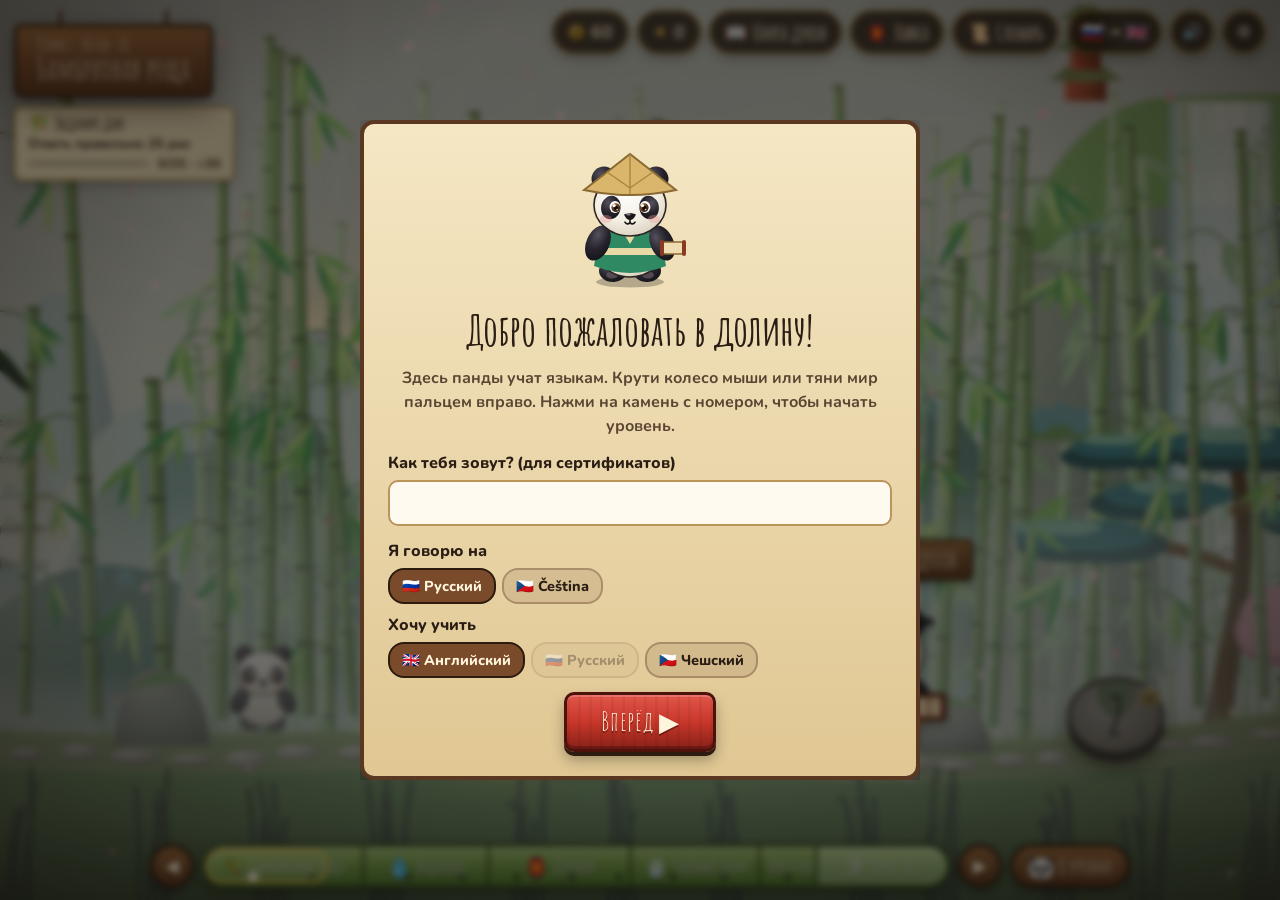
==== commit c857e8eb: "Телефоны: мир подгружается кусками рядом с камерой, меньше памяти и работы - в памяти только куски м" ====
--- a/index.html
+++ b/index.html
@@ -2,7 +2,7 @@
 <html lang="ru">
 <head>
   <meta charset="utf-8">
-  <meta name="viewport" content="width=device-width,initial-scale=1,viewport-fit=cover">
+  <meta name="viewport" content="width=device-width,initial-scale=1,maximum-scale=1,user-scalable=no,viewport-fit=cover">
   <title>English Panda</title>
   <meta name="theme-color" content="#1d2a2a">
   <link rel="preconnect" href="https://fonts.googleapis.com">
--- a/styles/world.css
+++ b/styles/world.css
@@ -145,6 +145,8 @@
 #vignette { position: absolute; inset: 0; pointer-events: none; background: radial-gradient(ellipse at 50% 45%, transparent 55%, rgba(18,10,4,.5)); }
 #grain { position: absolute; inset: 0; pointer-events: none; opacity: .06;
   background-image: url("data:image/svg+xml,%3Csvg xmlns='http://www.w3.org/2000/svg' width='220' height='220'%3E%3Cfilter id='n'%3E%3CfeTurbulence type='fractalNoise' baseFrequency='.85' numOctaves='2' stitchTiles='stitch'/%3E%3CfeColorMatrix values='0 0 0 0 .5 0 0 0 0 .45 0 0 0 0 .38 0 0 0 .9 0'/%3E%3C/filter%3E%3Crect width='100%25' height='100%25' filter='url(%23n)'/%3E%3C/svg%3E"); }
+/* Телефон: без тяжёлых декоративных слоёв на весь экран */
+body.phone .mistband, body.phone #grain { display: none; }
 #birds { position: absolute; top: 14%; left: -20%; width: 180px; opacity: .55; animation: birds 60s linear infinite; }
 #birds path { fill: none; stroke: #2a3a40; stroke-width: 2.4; stroke-linecap: round; animation: flap 1.1s ease-in-out infinite; transform-box: fill-box; transform-origin: center; }
 #birds path:nth-child(2n) { animation-delay: -.5s; }
--- a/styles/ui.css
+++ b/styles/ui.css
@@ -42,6 +42,11 @@
 .h-btn:hover { transform: translateY(-2px); background: rgba(90, 55, 32, .9); }
 .h-btn.round { width: 44px; padding: 0; justify-content: center; font-family: var(--f-body); font-size: 1rem; }
 @media (max-width: 1100px) { .h-btn span { display: none; } .h-btn { padding: 0; width: 44px; justify-content: center; } }
+@media (max-width: 440px) {
+  .h-stars { display: none; }
+  .h-btn.lang { padding: 0; width: 38px; justify-content: center; } .h-btn.lang i:first-child, .h-btn.lang .arr { display: none; } .h-btn.lang i { font-size: 1.1rem; }
+  .h-right .h-btn.round, .h-right .h-btn:not(.lang) { width: 38px; }
+}
 @media (max-width: 720px) {
   #hud { flex-direction: column; align-items: stretch; padding: max(8px, env(safe-area-inset-top)) 10px 0; }
   .h-left { grid-auto-flow: column; justify-content: space-between; align-items: start; }
--- a/styles/games.css
+++ b/styles/games.css
@@ -37,8 +37,8 @@
 .g-hintpop small { color: var(--ink-soft); font-weight: 700; }
 
 /* Знакомство */
-.intro-grid { display: grid; grid-template-columns: repeat(4, minmax(140px, 190px)); gap: 14px; justify-content: center; }
-.icard { perspective: 800px; aspect-ratio: .82; animation: pop .4s backwards; }
+.intro-grid { display: grid; width: min(820px, 100%); grid-template-columns: repeat(4, minmax(0, 190px)); gap: 14px; justify-content: center; }
+.icard { display: block; width: 100%; perspective: 800px; aspect-ratio: .82; animation: pop .4s backwards; }
 .icard-in { position: relative; display: block; width: 100%; height: 100%; transition: transform .5s; transform-style: preserve-3d; }
 .icard.flip .icard-in { transform: rotateY(180deg); }
 .face { position: absolute; inset: 0; display: grid; place-items: center; align-content: center; gap: 8px; padding: 10px; text-align: center;
@@ -51,8 +51,8 @@
 .icard .back b { color: var(--gold); }
 
 /* Пары */
-.mem-grid { display: grid; grid-template-columns: repeat(4, minmax(110px, 160px)); gap: 12px; }
-.mcard { perspective: 700px; aspect-ratio: .85; }
+.mem-grid { display: grid; width: min(680px, 100%); grid-template-columns: repeat(4, minmax(0, 160px)); gap: 12px; justify-content: center; }
+.mcard { display: block; width: 100%; perspective: 700px; aspect-ratio: .85; }
 .mcard-in { position: relative; display: block; width: 100%; height: 100%; transition: transform .4s; transform-style: preserve-3d; }
 .mcard.flip .mcard-in, .mcard.peek .mcard-in { transform: rotateY(180deg); }
 .mcard .back { background: radial-gradient(circle, #d8402e, var(--red-d)); border: 4px solid #4e120c; box-shadow: inset 0 0 0 4px rgba(242,193,78,.6), 0 5px 0 #4e120c; }
@@ -207,7 +207,10 @@
   .g-head { gap: 8px; flex-wrap: wrap; } .g-title b { font-size: 1.4rem; } .g-dots { order: 5; width: 100%; justify-content: center; }
   .g-hint span { display: none; } .g-hint::before { content: '📜'; }
   .g-bg::before, .g-bg::after { display: none; }
-  .intro-grid { grid-template-columns: repeat(2, 1fr); } .mem-grid { grid-template-columns: repeat(3, 1fr); gap: 8px; }
+  .intro-grid { grid-template-columns: repeat(2, minmax(0, 1fr)); gap: 10px; } .mem-grid { grid-template-columns: repeat(3, minmax(0, 1fr)); gap: 8px; }
+  .icard { aspect-ratio: 1.25; } .icard .back .ex { font-size: .78rem; }
+  .icard .front .emo { font-size: 2.2rem; } .icard .front .en { font-size: 1.2rem; } .icard .back .mean { font-size: 1.6rem; }
+  .mcard .front.en .en { font-size: 1.2rem; } .mcard .front .emo { font-size: 2rem; } .mcard .front .mean { font-size: .9rem; }
   .key { height: 44px; font-size: 1.05rem; } .krow { gap: 4px; }
   .sentence p { font-size: 1.25rem; } .sentence .slot { width: 22px; height: 32px; font-size: 1.1rem; }
   .field { min-height: 200px; } .leaf { width: 100px; }
